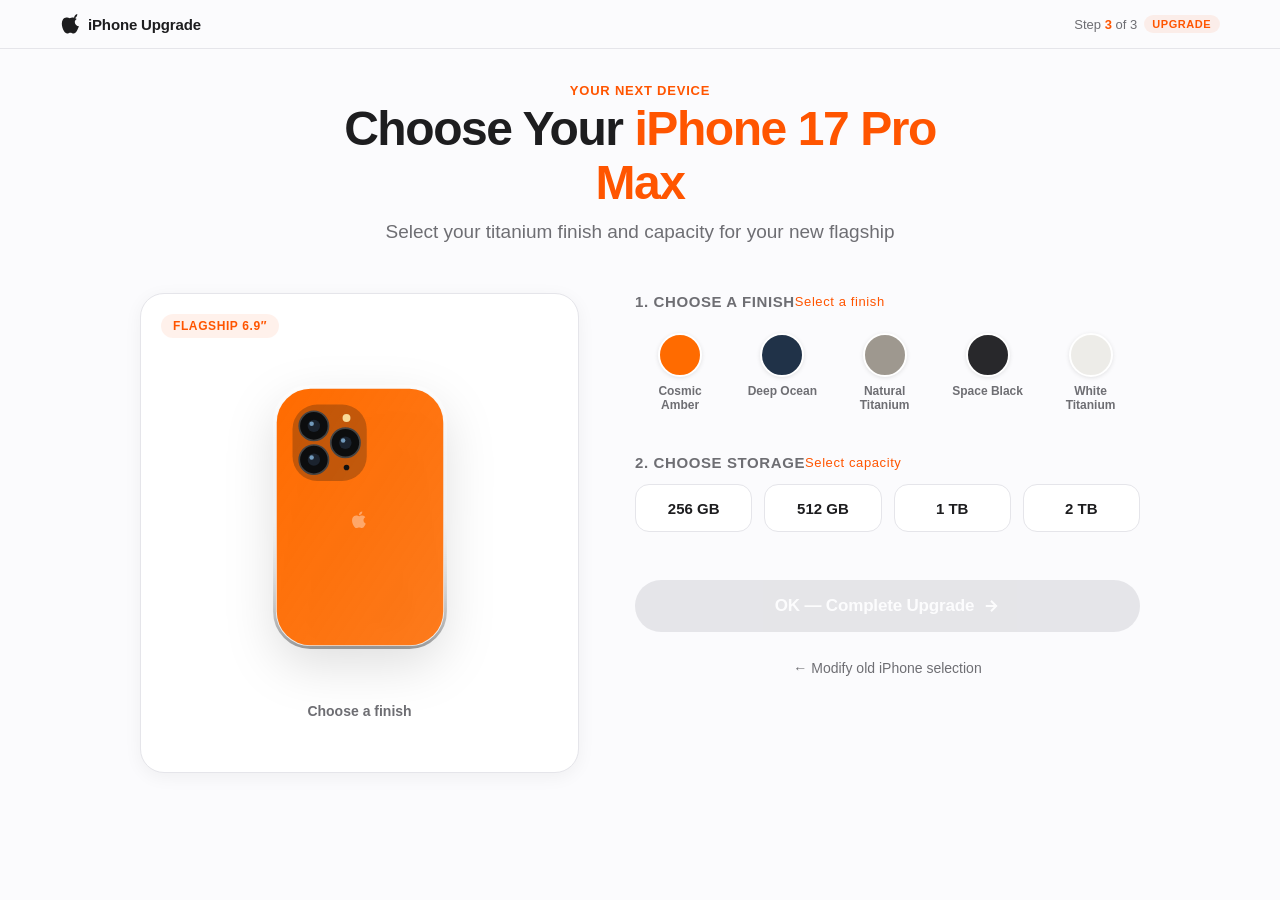
==== new-iphone.html @ d65f1a1b "first commit" ====
<!DOCTYPE html>
<html lang="en">
<head>
  <meta charset="UTF-8">
  <meta name="viewport" content="width=device-width, initial-scale=1.0">
  <meta name="description" content="Configure your new iPhone 17 Pro Max titanium finish and storage capacity.">
  <title>Choose Your iPhone 17 Pro Max | iPhone Upgrade Program</title>
  <link rel="stylesheet" href="css/style.css">
</head>
<body data-page="new-config">

  <!-- Sticky Header -->
  <header class="site-header" role="banner">
    <div class="header-inner">
      <a href="index.html" class="brand-badge" aria-label="iPhone Upgrade Home">
        <svg class="brand-logo-icon" viewBox="0 0 170 170" aria-hidden="true">
          <path d="M150.37 130.25c-2.45 5.66-5.35 10.87-8.71 15.66-4.58 6.53-8.33 11.05-11.22 13.56-4.48 4.12-9.28 6.23-14.42 6.35-3.69 0-8.14-1.05-13.32-3.18-5.19-2.12-9.97-3.17-14.34-3.17-4.58 0-9.49 1.05-14.75 3.17-5.26 2.13-9.5 3.24-12.74 3.35-4.35.13-9.16-1.9-14.42-6.08-3.69-3.04-7.67-7.81-11.96-14.34-6.04-9.05-10.74-19.46-14.1-31.23-3.36-11.78-5.04-23.01-5.04-33.7 0-14.51 3.59-26.68 10.78-36.5 7.18-9.83 16.32-14.88 27.42-15.17 4.8 0 10.37 1.29 16.71 3.86 6.34 2.58 10.34 3.97 12 4.19 2.12-.43 6.36-1.89 12.74-4.38 6.38-2.49 11.91-3.67 16.59-3.56 12.39.65 22.4 5.34 30.05 14.07-10.88 6.64-16.1 15.79-15.66 27.45.44 9.14 4.09 16.88 10.95 23.23 6.86 6.34 14.83 10.02 23.91 11.04-2.29 6.74-5.25 13.71-8.9 20.91zM119.22 33.15c0-7.39 2.65-14.28 7.95-20.67 5.3-6.4 11.77-10.56 19.41-12.48.22 1.52.33 3.04.33 4.56 0 7.39-2.76 14.47-8.28 21.23-5.52 6.76-12.06 10.63-19.62 11.62-.07-1.41-.1-2.83-.1-4.26z" />
        </svg>
        <span>iPhone Upgrade</span>
      </a>
      <div class="step-indicator" aria-label="Step 3 of 3">
        <span>Step <strong>3</strong> of 3</span>
        <span class="brand-badge-pill">Upgrade</span>
      </div>
    </div>
  </header>

  <!-- Main Content -->
  <main class="main-container" id="main-content">
    
    <section class="hero-heading-group">
      <span class="hero-eyebrow">Your Next Device</span>
      <h1 class="hero-title">Choose Your <span class="highlight-orange">iPhone 17 Pro Max</span></h1>
      <p class="hero-subtitle">Select your titanium finish and capacity for your new flagship</p>
    </section>

    <!-- Two-Column Configurator Layout -->
    <div class="config-layout">
      
      <!-- Left: Device Stage with live reactive SVG preview -->
      <aside class="device-stage" aria-label="iPhone 17 Pro Max visual preview">
        <span class="stage-model-badge">Flagship 6.9″</span>
        <div class="device-preview-wrapper" id="new-stage-preview" aria-live="polite">
          <!-- Dynamic SVG phone render inserted here -->
        </div>
        <div class="stage-color-label" id="new-stage-color-name">Choose a finish</div>
      </aside>

      <!-- Right: Selectors Panel -->
      <section class="config-panel" aria-label="Upgrade configuration options">
        
        <!-- Color Selection -->
        <fieldset style="border:none; padding:0; margin:0;">
          <legend class="config-section-title">
            <span>1. Choose a Finish</span>
            <span class="config-selection-hint" id="new-color-hint">Select a finish</span>
          </legend>
          <div class="swatch-group" id="new-color-swatches" role="radiogroup" aria-label="Finish options">
            <!-- Swatches inserted by app.js -->
          </div>
        </fieldset>

        <!-- Storage Selection -->
        <fieldset style="border:none; padding:0; margin:0;">
          <legend class="config-section-title">
            <span>2. Choose Storage</span>
            <span class="config-selection-hint" id="new-storage-hint">Select capacity</span>
          </legend>
          <div class="storage-group" id="new-storage-options" role="radiogroup" aria-label="Storage capacity options">
            <!-- Storage chips inserted by app.js -->
          </div>
        </fieldset>

        <!-- Action Buttons -->
        <div class="config-actions">
          <button type="button" class="btn-primary-ok" id="btn-ok-step3" disabled aria-disabled="true">
            <span>OK — Complete Upgrade</span>
            <svg width="18" height="18" viewBox="0 0 24 24" fill="none" stroke="currentColor" stroke-width="2.5"><path d="M5 12h14M12 5l7 7-7 7"/></svg>
          </button>
          
          <a href="old-iphone.html" class="btn-back-link">
            <span>← Modify old iPhone selection</span>
          </a>
        </div>

      </section>

    </div>

  </main>

  <script type="module" src="js/app.js"></script>
</body>
</html>
---- css/style.css ----
/* ==========================================================================
   Design System & Base Tokens
   ========================================================================== */
:root {
  /* Color Palette */
  --bg-page: #FBFBFD;
  --bg-surface: #FFFFFF;
  --bg-surface-subtle: #F5F5F7;
  --text-primary: #1D1D1F;
  --text-secondary: #6E6E73;
  --text-tertiary: #86868B;
  --border-subtle: #E5E5EA;
  --border-strong: #D2D2D7;
  
  /* Accent Warm Orange */
  --accent-orange: #FF5500;
  --accent-orange-hover: #E04B00;
  --accent-orange-light: rgba(255, 85, 0, 0.08);
  --accent-orange-glow: rgba(255, 85, 0, 0.25);
  
  /* Success Green */
  --success-green: #34C759;
  --success-green-dark: #28A745;
  --success-surface: rgba(255, 255, 255, 0.15);
  
  /* Typography */
  --font-system: -apple-system, BlinkMacSystemFont, "SF Pro Text", "SF Pro Display", "Helvetica Neue", "Segoe UI", Roboto, sans-serif;
  
  /* Spacing */
  --space-xs: 0.25rem;
  --space-sm: 0.5rem;
  --space-md: 1rem;
  --space-lg: 1.5rem;
  --space-xl: 2rem;
  --space-2xl: 3rem;
  --space-3xl: 4.5rem;
  
  /* Radii */
  --radius-sm: 8px;
  --radius-md: 14px;
  --radius-lg: 20px;
  --radius-xl: 24px;
  --radius-full: 9999px;
  
  /* Shadows */
  --shadow-sm: 0 2px 8px rgba(0, 0, 0, 0.04);
  --shadow-card: 0 4px 18px rgba(0, 0, 0, 0.05);
  --shadow-card-hover: 0 12px 28px rgba(0, 0, 0, 0.09);
  --shadow-float: 0 16px 36px rgba(0, 0, 0, 0.12);
  
  /* Transitions */
  --transition-fast: 0.15s cubic-bezier(0.4, 0, 0.2, 1);
  --transition-base: 0.25s cubic-bezier(0.4, 0, 0.2, 1);
  --transition-bounce: 0.35s cubic-bezier(0.34, 1.56, 0.64, 1);
}

/* ==========================================================================
   CSS Reset & Global Defaults
   ========================================================================== */
*, *::before, *::after {
  box-sizing: border-box;
  margin: 0;
  padding: 0;
}

html {
  font-family: var(--font-system);
  color: var(--text-primary);
  background-color: var(--bg-page);
  -webkit-font-smoothing: antialiased;
  -moz-osx-font-smoothing: grayscale;
  text-rendering: optimizeLegibility;
  overflow-x: hidden;
}

body {
  min-height: 100vh;
  min-height: 100dvh;
  display: flex;
  flex-direction: column;
  background-color: var(--bg-page);
  overflow-x: hidden;
}

img, svg {
  display: block;
  max-width: 100%;
}

button, a {
  font-family: inherit;
  color: inherit;
  text-decoration: none;
  touch-action: manipulation;
  -webkit-tap-highlight-color: transparent;
}

button {
  border: none;
  background: none;
  cursor: pointer;
}

:focus-visible {
  outline: 2px solid var(--accent-orange);
  outline-offset: 3px;
}

/* ==========================================================================
   Header & App Navigation
   ========================================================================== */
.site-header {
  position: sticky;
  top: 0;
  z-index: 50;
  width: 100%;
  background: rgba(251, 251, 253, 0.85);
  backdrop-filter: blur(20px);
  -webkit-backdrop-filter: blur(20px);
  border-bottom: 1px solid var(--border-subtle);
  transition: border-color var(--transition-fast);
}

.header-inner {
  max-width: 1200px;
  margin: 0 auto;
  padding: 0.875rem 1.25rem;
  display: flex;
  align-items: center;
  justify-content: space-between;
}

.brand-badge {
  display: inline-flex;
  align-items: center;
  gap: 0.5rem;
  font-size: 0.9375rem;
  font-weight: 600;
  letter-spacing: -0.01em;
  color: var(--text-primary);
}

.brand-logo-icon {
  width: 20px;
  height: 20px;
  fill: currentColor;
}

.brand-badge-pill {
  font-size: 0.6875rem;
  font-weight: 700;
  text-transform: uppercase;
  letter-spacing: 0.05em;
  color: var(--accent-orange);
  background: var(--accent-orange-light);
  padding: 0.2rem 0.55rem;
  border-radius: var(--radius-full);
}

.step-indicator {
  display: flex;
  align-items: center;
  gap: 0.4rem;
  font-size: 0.8125rem;
  font-weight: 500;
  color: var(--text-secondary);
}

.step-indicator strong {
  color: var(--accent-orange);
  font-weight: 600;
}

/* ==========================================================================
   Page Layout Containers
   ========================================================================== */
.main-container {
  flex: 1;
  width: 100%;
  max-width: 1200px;
  margin: 0 auto;
  padding: var(--space-xl) var(--space-md) var(--space-3xl);
}

.hero-heading-group {
  text-align: center;
  max-width: 680px;
  margin: 0 auto var(--space-2xl);
  padding: 0 var(--space-sm);
}

.hero-eyebrow {
  display: inline-block;
  font-size: 0.8125rem;
  font-weight: 700;
  letter-spacing: 0.06em;
  text-transform: uppercase;
  color: var(--accent-orange);
  margin-bottom: var(--space-xs);
}

.hero-title {
  font-size: clamp(2rem, 5.5vw, 3rem);
  font-weight: 700;
  letter-spacing: -0.03em;
  line-height: 1.12;
  color: var(--text-primary);
  margin-bottom: var(--space-sm);
}

.hero-title .highlight-orange {
  color: var(--accent-orange);
}

.hero-subtitle {
  font-size: clamp(1rem, 2.5vw, 1.1875rem);
  color: var(--text-secondary);
  font-weight: 400;
  line-height: 1.45;
}

/* ==========================================================================
   Product Grid (Step 1: Choose Your Old iPhone)
   ========================================================================== */
.catalog-grid {
  display: grid;
  grid-template-columns: 1fr;
  gap: 1.25rem;
  width: 100%;
}

@media (min-width: 580px) {
  .catalog-grid {
    grid-template-columns: repeat(2, 1fr);
    gap: 1.25rem;
  }
}

@media (min-width: 960px) {
  .catalog-grid {
    grid-template-columns: repeat(3, 1fr);
    gap: 1.5rem;
  }
}

@media (min-width: 1140px) {
  .catalog-grid {
    grid-template-columns: repeat(4, 1fr);
    gap: 1.5rem;
  }
}

/* Product Card */
.model-card {
  position: relative;
  display: flex;
  flex-direction: column;
  background: var(--bg-surface);
  border: 1px solid var(--border-subtle);
  border-radius: var(--radius-lg);
  padding: 1.25rem;
  text-align: center;
  transition: transform var(--transition-base), box-shadow var(--transition-base), border-color var(--transition-base);
  box-shadow: var(--shadow-card);
  cursor: pointer;
  outline: none;
  min-height: 380px;
}

.model-card:hover, .model-card:focus-visible {
  transform: translateY(-4px);
  box-shadow: var(--shadow-card-hover);
  border-color: var(--accent-orange-border);
}

.model-card:active {
  transform: translateY(-1px) scale(0.99);
}

.card-top-badge {
  position: absolute;
  top: 1rem;
  left: 1rem;
  font-size: 0.6875rem;
  font-weight: 700;
  letter-spacing: 0.03em;
  color: var(--text-secondary);
  background: var(--bg-surface-subtle);
  padding: 0.25rem 0.6rem;
  border-radius: var(--radius-full);
}

.card-image-wrap {
  width: 100%;
  height: 200px;
  display: flex;
  align-items: center;
  justify-content: center;
  margin: 1.5rem 0 1rem;
  transition: transform var(--transition-base);
}

.model-card:hover .card-image-wrap {
  transform: scale(1.03);
}

.card-info {
  margin-top: auto;
  display: flex;
  flex-direction: column;
  gap: 0.35rem;
}

.card-model-name {
  font-size: 1.1875rem;
  font-weight: 600;
  letter-spacing: -0.015em;
  color: var(--text-primary);
}

.card-model-meta {
  font-size: 0.8125rem;
  color: var(--text-secondary);
}

.card-price-tag {
  display: inline-flex;
  align-items: center;
  justify-content: center;
  margin-top: 0.4rem;
  font-size: 0.875rem;
  font-weight: 600;
  color: var(--accent-orange);
  background: var(--accent-orange-light);
  padding: 0.35rem 0.85rem;
  border-radius: var(--radius-full);
  align-self: center;
}

.card-select-hint {
  display: inline-flex;
  align-items: center;
  justify-content: center;
  gap: 0.35rem;
  margin-top: 0.6rem;
  font-size: 0.8125rem;
  font-weight: 600;
  color: var(--text-primary);
  opacity: 0.75;
  transition: opacity var(--transition-fast), color var(--transition-fast);
}

.model-card:hover .card-select-hint {
  opacity: 1;
  color: var(--accent-orange);
}

/* ==========================================================================
   Configuration Pages (Step 2: Old iPhone, Step 3: iPhone 17 Pro Max)
   ========================================================================== */
.config-layout {
  display: flex;
  flex-direction: column;
  gap: 2rem;
  width: 100%;
  max-width: 1000px;
  margin: 0 auto;
}

@media (min-width: 840px) {
  .config-layout {
    display: grid;
    grid-template-columns: 1fr 1.15fr;
    gap: 3.5rem;
    align-items: start;
  }
}

/* Left Column: Device Stage */
.device-stage {
  background: var(--bg-surface);
  border: 1px solid var(--border-subtle);
  border-radius: var(--radius-xl);
  padding: 2.5rem 1.5rem;
  display: flex;
  flex-direction: column;
  align-items: center;
  justify-content: center;
  position: relative;
  box-shadow: var(--shadow-card);
  min-height: 420px;
}

@media (min-width: 840px) {
  .device-stage {
    position: sticky;
    top: 5rem;
    min-height: 480px;
  }
}

.device-preview-wrapper {
  width: 100%;
  max-width: 280px;
  height: 340px;
  display: flex;
  align-items: center;
  justify-content: center;
  transition: transform var(--transition-bounce);
}

.device-preview-wrapper svg {
  filter: drop-shadow(0 18px 25px rgba(0, 0, 0, 0.14));
}

.stage-model-badge {
  position: absolute;
  top: 1.25rem;
  left: 1.25rem;
  font-size: 0.75rem;
  font-weight: 700;
  text-transform: uppercase;
  letter-spacing: 0.05em;
  color: var(--accent-orange);
  background: var(--accent-orange-light);
  padding: 0.3rem 0.75rem;
  border-radius: var(--radius-full);
}

.stage-color-label {
  margin-top: 1rem;
  font-size: 0.875rem;
  font-weight: 600;
  color: var(--text-secondary);
}

/* Right Column: Options Form */
.config-panel {
  display: flex;
  flex-direction: column;
  gap: 2rem;
}

.config-section-title {
  font-size: 0.9375rem;
  font-weight: 700;
  text-transform: uppercase;
  letter-spacing: 0.04em;
  color: var(--text-secondary);
  margin-bottom: 0.85rem;
  display: flex;
  align-items: center;
  justify-content: space-between;
}

.config-selection-hint {
  font-size: 0.8125rem;
  font-weight: 500;
  text-transform: none;
  color: var(--accent-orange);
}

/* Color Swatches */
.swatch-group {
  display: flex;
  flex-wrap: wrap;
  gap: 0.85rem;
}

.swatch-btn {
  display: flex;
  flex-direction: column;
  align-items: center;
  gap: 0.45rem;
  min-width: 64px;
  min-height: 64px;
  padding: 0.5rem;
  border-radius: var(--radius-md);
  border: 1px solid transparent;
  background: transparent;
  transition: background var(--transition-fast), border-color var(--transition-fast);
}

.swatch-btn:hover {
  background: var(--bg-surface-subtle);
}

.swatch-circle-ring {
  width: 44px;
  height: 44px;
  border-radius: 50%;
  display: flex;
  align-items: center;
  justify-content: center;
  transition: transform var(--transition-bounce), box-shadow var(--transition-fast);
  box-shadow: 0 1px 4px rgba(0, 0, 0, 0.1);
  border: 2px solid #FFFFFF;
}

.swatch-btn.is-selected .swatch-circle-ring {
  transform: scale(1.08);
  box-shadow: 0 0 0 2px #FFFFFF, 0 0 0 4px var(--accent-orange);
}

.swatch-name {
  font-size: 0.75rem;
  font-weight: 600;
  color: var(--text-secondary);
  text-align: center;
  max-width: 72px;
  line-height: 1.2;
}

.swatch-btn.is-selected .swatch-name {
  color: var(--text-primary);
  font-weight: 700;
}

/* Storage Pill Selectors */
.storage-group {
  display: grid;
  grid-template-columns: repeat(2, 1fr);
  gap: 0.75rem;
}

@media (min-width: 440px) {
  .storage-group {
    grid-template-columns: repeat(4, 1fr);
  }
}

.storage-chip {
  min-height: 48px;
  display: flex;
  flex-direction: column;
  align-items: center;
  justify-content: center;
  padding: 0.75rem 0.5rem;
  background: var(--bg-surface);
  border: 1.5px solid var(--border-subtle);
  border-radius: var(--radius-md);
  font-weight: 600;
  font-size: 0.9375rem;
  color: var(--text-primary);
  transition: all var(--transition-fast);
}

.storage-chip:hover {
  border-color: var(--border-strong);
  background: var(--bg-surface-subtle);
}

.storage-chip.is-selected {
  border-color: var(--accent-orange);
  background: var(--accent-orange-light);
  color: var(--accent-orange);
  box-shadow: 0 0 0 1px var(--accent-orange);
}

/* Action Area & OK Button */
.config-actions {
  margin-top: 1rem;
  display: flex;
  flex-direction: column;
  gap: 0.85rem;
}

.btn-primary-ok {
  min-height: 52px;
  width: 100%;
  display: flex;
  align-items: center;
  justify-content: center;
  gap: 0.5rem;
  border-radius: var(--radius-full);
  background: var(--accent-orange);
  color: #FFFFFF;
  font-size: 1.0625rem;
  font-weight: 600;
  letter-spacing: -0.01em;
  transition: background var(--transition-fast), transform var(--transition-fast), opacity var(--transition-fast), box-shadow var(--transition-fast);
  box-shadow: 0 4px 14px var(--accent-orange-glow);
}

.btn-primary-ok:not(:disabled):hover {
  background: var(--accent-orange-hover);
  transform: translateY(-1px);
  box-shadow: 0 6px 20px var(--accent-orange-glow);
}

.btn-primary-ok:not(:disabled):active {
  transform: translateY(1px);
}

.btn-primary-ok:disabled {
  opacity: 0.42;
  cursor: not-allowed;
  box-shadow: none;
  background: #C7C7CC;
}

.btn-back-link {
  align-self: center;
  min-height: 44px;
  display: inline-flex;
  align-items: center;
  justify-content: center;
  font-size: 0.875rem;
  font-weight: 500;
  color: var(--text-secondary);
  padding: 0 1rem;
  border-radius: var(--radius-full);
  transition: color var(--transition-fast);
}

.btn-back-link:hover {
  color: var(--text-primary);
}

/* ==========================================================================
   Success Screen (Step 4: All Set!)
   ========================================================================== */
.success-viewport {
  width: 100vw;
  min-height: 100vh;
  min-height: 100dvh;
  background-color: var(--success-green);
  background-image: radial-gradient(circle at 50% 20%, rgba(255, 255, 255, 0.18) 0%, transparent 70%);
  display: flex;
  align-items: center;
  justify-content: center;
  padding: 1.5rem;
  color: #FFFFFF;
  overflow-x: hidden;
}

.success-content {
  width: 100%;
  max-width: 520px;
  text-align: center;
  display: flex;
  flex-direction: column;
  align-items: center;
}

/* Animated SVG Checkmark */
.checkmark-container {
  width: 104px;
  height: 104px;
  margin-bottom: 1.5rem;
  display: flex;
  align-items: center;
  justify-content: center;
  background: rgba(255, 255, 255, 0.2);
  backdrop-filter: blur(10px);
  -webkit-backdrop-filter: blur(10px);
  border-radius: 50%;
  box-shadow: 0 8px 32px rgba(0, 0, 0, 0.15);
  animation: popIn 0.5s cubic-bezier(0.34, 1.56, 0.64, 1) forwards;
}

.checkmark-svg {
  width: 56px;
  height: 56px;
  stroke: #FFFFFF;
  stroke-width: 4.5;
  stroke-linecap: round;
  stroke-linejoin: round;
  fill: none;
}

.checkmark-circle {
  stroke-dasharray: 166;
  stroke-dashoffset: 166;
  animation: strokeCircle 0.6s cubic-bezier(0.65, 0, 0.45, 1) 0.1s forwards;
}

.checkmark-check {
  stroke-dasharray: 48;
  stroke-dashoffset: 48;
  animation: strokeCheck 0.35s cubic-bezier(0.65, 0, 0.45, 1) 0.6s forwards;
}

@keyframes strokeCircle {
  to {
    stroke-dashoffset: 0;
  }
}

@keyframes strokeCheck {
  to {
    stroke-dashoffset: 0;
  }
}

@keyframes popIn {
  0% {
    transform: scale(0.6);
    opacity: 0;
  }
  100% {
    transform: scale(1);
    opacity: 1;
  }
}

.success-title {
  font-size: clamp(2.25rem, 6vw, 3.25rem);
  font-weight: 800;
  letter-spacing: -0.03em;
  margin-bottom: 0.5rem;
  text-shadow: 0 2px 10px rgba(0, 0, 0, 0.1);
}

.success-subtitle {
  font-size: clamp(1.0625rem, 3vw, 1.25rem);
  font-weight: 500;
  opacity: 0.95;
  margin-bottom: 2rem;
}

/* Summary Card */
.summary-card {
  width: 100%;
  background: rgba(255, 255, 255, 0.18);
  backdrop-filter: blur(24px);
  -webkit-backdrop-filter: blur(24px);
  border: 1px solid rgba(255, 255, 255, 0.3);
  border-radius: var(--radius-xl);
  padding: 1.5rem;
  margin-bottom: 2rem;
  text-align: left;
  box-shadow: 0 12px 36px rgba(0, 0, 0, 0.12);
}

.summary-card-header {
  font-size: 0.8125rem;
  font-weight: 700;
  text-transform: uppercase;
  letter-spacing: 0.08em;
  opacity: 0.85;
  margin-bottom: 1rem;
  padding-bottom: 0.5rem;
  border-bottom: 1px solid rgba(255, 255, 255, 0.2);
}

.summary-row {
  display: flex;
  align-items: center;
  justify-content: space-between;
  padding: 0.75rem 0;
  font-size: 0.9375rem;
}

.summary-row:not(:last-child) {
  border-bottom: 1px dashed rgba(255, 255, 255, 0.2);
}

.summary-row-label {
  opacity: 0.85;
}

.summary-row-val {
  font-weight: 700;
  display: flex;
  align-items: center;
  gap: 0.5rem;
  text-align: right;
}

.summary-swatch-dot {
  width: 14px;
  height: 14px;
  border-radius: 50%;
  border: 1.5px solid #FFFFFF;
  display: inline-block;
}

.btn-start-over {
  min-height: 50px;
  min-width: 200px;
  display: inline-flex;
  align-items: center;
  justify-content: center;
  background: #FFFFFF;
  color: var(--text-primary);
  font-weight: 700;
  font-size: 1rem;
  border-radius: var(--radius-full);
  padding: 0 2rem;
  box-shadow: 0 4px 18px rgba(0, 0, 0, 0.15);
  transition: transform var(--transition-fast), background var(--transition-fast), color var(--transition-fast);
}

.btn-start-over:hover {
  transform: translateY(-2px);
  background: #F5F5F7;
}

/* ==========================================================================
   Utilities & Micro-Animations
   ========================================================================== */
.fade-in {
  animation: fadeIn 0.4s ease-out forwards;
}

@keyframes fadeIn {
  from {
    opacity: 0;
    transform: translateY(8px);
  }
  to {
    opacity: 1;
    transform: translateY(0);
  }
}

@media (prefers-reduced-motion: reduce) {
  *, *::before, *::after {
    animation-duration: 0.01ms !important;
    animation-iteration-count: 1 !important;
    transition-duration: 0.01ms !important;
  }
}
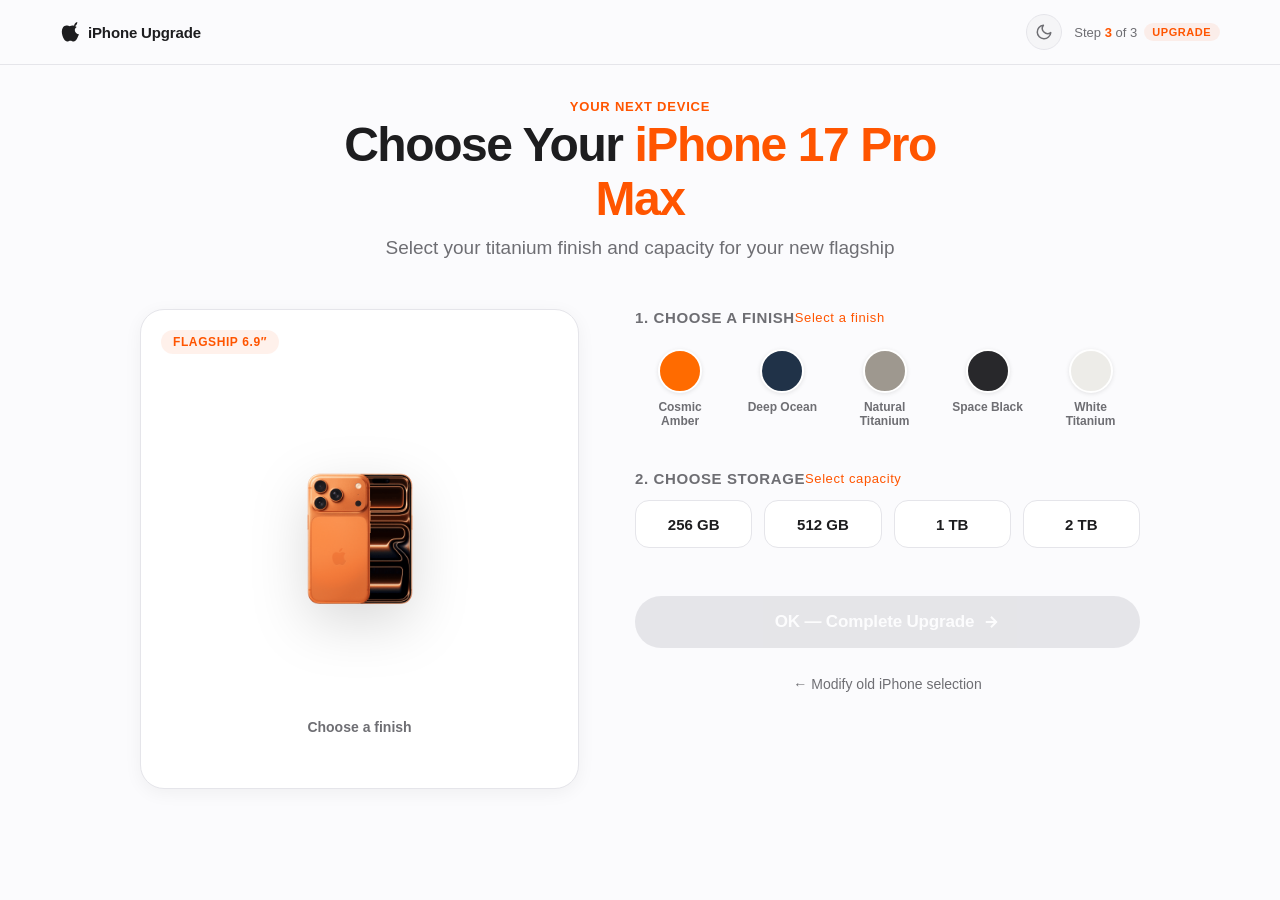
==== commit 913d0073: "thame option added" ====
--- a/new-iphone.html
+++ b/new-iphone.html
@@ -6,6 +6,9 @@
   <meta name="description" content="Configure your new iPhone 17 Pro Max titanium finish and storage capacity.">
   <title>Choose Your iPhone 17 Pro Max | iPhone Upgrade Program</title>
   <link rel="stylesheet" href="css/style.css">
+  <script>
+    (function(){try{var t=localStorage.getItem('theme_preference');if(t==='dark'||t==='light'){document.documentElement.setAttribute('data-theme',t)}else if(window.matchMedia&&window.matchMedia('(prefers-color-scheme: dark)').matches){document.documentElement.setAttribute('data-theme','dark')}}catch(e){}})();
+  </script>
 </head>
 <body data-page="new-config">
 
@@ -18,9 +21,23 @@
         </svg>
         <span>iPhone Upgrade</span>
       </a>
-      <div class="step-indicator" aria-label="Step 3 of 3">
-        <span>Step <strong>3</strong> of 3</span>
-        <span class="brand-badge-pill">Upgrade</span>
+      <div class="header-right">
+        <button type="button" class="theme-toggle" id="theme-toggle" aria-label="Toggle dark mode" title="Toggle theme">
+          <svg class="icon-moon" viewBox="0 0 24 24" fill="none" stroke="currentColor" stroke-width="2" stroke-linecap="round" stroke-linejoin="round" aria-hidden="true">
+            <path d="M21 12.79A9 9 0 1 1 11.21 3 7 7 0 0 0 21 12.79z"/>
+          </svg>
+          <svg class="icon-sun" viewBox="0 0 24 24" fill="none" stroke="currentColor" stroke-width="2" stroke-linecap="round" stroke-linejoin="round" aria-hidden="true">
+            <circle cx="12" cy="12" r="5"/>
+            <line x1="12" y1="1" x2="12" y2="3"/><line x1="12" y1="21" x2="12" y2="23"/>
+            <line x1="4.22" y1="4.22" x2="5.64" y2="5.64"/><line x1="18.36" y1="18.36" x2="19.78" y2="19.78"/>
+            <line x1="1" y1="12" x2="3" y2="12"/><line x1="21" y1="12" x2="23" y2="12"/>
+            <line x1="4.22" y1="19.78" x2="5.64" y2="18.36"/><line x1="18.36" y1="5.64" x2="19.78" y2="4.22"/>
+          </svg>
+        </button>
+        <div class="step-indicator" aria-label="Step 3 of 3">
+          <span>Step <strong>3</strong> of 3</span>
+          <span class="brand-badge-pill">Upgrade</span>
+        </div>
       </div>
     </div>
   </header>
--- a/css/style.css
+++ b/css/style.css
@@ -52,6 +52,36 @@
   --transition-fast: 0.15s cubic-bezier(0.4, 0, 0.2, 1);
   --transition-base: 0.25s cubic-bezier(0.4, 0, 0.2, 1);
   --transition-bounce: 0.35s cubic-bezier(0.34, 1.56, 0.64, 1);
+
+  color-scheme: light;
+}
+
+/* ==========================================================================
+   Dark Theme Override
+   ========================================================================== */
+[data-theme="dark"] {
+  --bg-page: #000000;
+  --bg-surface: #1C1C1E;
+  --bg-surface-subtle: #2C2C2E;
+  --text-primary: #F5F5F7;
+  --text-secondary: #A1A1A6;
+  --text-tertiary: #8E8E93;
+  --border-subtle: #38383A;
+  --border-strong: #48484A;
+
+  /* Accent: slightly warmer for dark bg readability */
+  --accent-orange: #FF6A33;
+  --accent-orange-hover: #FF7A4D;
+  --accent-orange-light: rgba(255, 106, 51, 0.12);
+  --accent-orange-glow: rgba(255, 106, 51, 0.30);
+
+  /* Shadows: stronger on dark */
+  --shadow-sm: 0 2px 8px rgba(0, 0, 0, 0.25);
+  --shadow-card: 0 4px 18px rgba(0, 0, 0, 0.30);
+  --shadow-card-hover: 0 12px 28px rgba(0, 0, 0, 0.40);
+  --shadow-float: 0 16px 36px rgba(0, 0, 0, 0.50);
+
+  color-scheme: dark;
 }
 
 /* ==========================================================================
@@ -118,8 +148,54 @@
   backdrop-filter: blur(20px);
   -webkit-backdrop-filter: blur(20px);
   border-bottom: 1px solid var(--border-subtle);
-  transition: border-color var(--transition-fast);
-}
+  transition: background var(--transition-base), border-color var(--transition-fast);
+}
+
+[data-theme="dark"] .site-header {
+  background: rgba(0, 0, 0, 0.85);
+}
+
+/* Theme Toggle Button */
+.theme-toggle {
+  display: flex;
+  align-items: center;
+  justify-content: center;
+  width: 36px;
+  height: 36px;
+  border-radius: var(--radius-full);
+  background: var(--bg-surface-subtle);
+  border: 1px solid var(--border-subtle);
+  color: var(--text-secondary);
+  transition: background var(--transition-fast), color var(--transition-fast),
+              border-color var(--transition-fast), transform var(--transition-fast);
+  flex-shrink: 0;
+}
+
+.theme-toggle:hover {
+  background: var(--border-subtle);
+  color: var(--text-primary);
+  transform: scale(1.08);
+}
+
+.theme-toggle:active {
+  transform: scale(0.95);
+}
+
+.theme-toggle svg {
+  width: 18px;
+  height: 18px;
+  transition: transform 0.3s cubic-bezier(0.34, 1.56, 0.64, 1);
+}
+
+.theme-toggle:hover svg {
+  transform: rotate(15deg);
+}
+
+.theme-toggle .icon-sun { display: none; }
+.theme-toggle .icon-moon { display: block; }
+
+[data-theme="dark"] .theme-toggle .icon-sun { display: block; }
+[data-theme="dark"] .theme-toggle .icon-moon { display: none; }
 
 .header-inner {
   max-width: 1200px;
@@ -128,6 +204,13 @@
   display: flex;
   align-items: center;
   justify-content: space-between;
+  gap: 0.75rem;
+}
+
+.header-right {
+  display: flex;
+  align-items: center;
+  gap: 0.75rem;
 }
 
 .brand-badge {
@@ -323,36 +406,46 @@
   color: var(--text-secondary);
 }
 
-.card-price-tag {
+.card-device-photo {
+  max-width: 140px;
+  max-height: 190px;
+  width: auto;
+  height: auto;
+  object-fit: contain;
+  filter: drop-shadow(0 12px 20px rgba(0, 0, 0, 0.12));
+  transition: transform var(--transition-base);
+}
+
+.stage-device-photo {
+  max-width: 200px;
+  max-height: 290px;
+  width: auto;
+  height: auto;
+  object-fit: contain;
+  filter: drop-shadow(0 18px 28px rgba(0, 0, 0, 0.15));
+  transition: transform var(--transition-bounce);
+}
+
+.card-select-hint {
   display: inline-flex;
   align-items: center;
   justify-content: center;
-  margin-top: 0.4rem;
+  gap: 0.35rem;
+  margin-top: 0.75rem;
   font-size: 0.875rem;
   font-weight: 600;
   color: var(--accent-orange);
   background: var(--accent-orange-light);
-  padding: 0.35rem 0.85rem;
+  padding: 0.45rem 1rem;
   border-radius: var(--radius-full);
   align-self: center;
-}
-
-.card-select-hint {
-  display: inline-flex;
-  align-items: center;
-  justify-content: center;
-  gap: 0.35rem;
-  margin-top: 0.6rem;
-  font-size: 0.8125rem;
-  font-weight: 600;
-  color: var(--text-primary);
-  opacity: 0.75;
-  transition: opacity var(--transition-fast), color var(--transition-fast);
+  transition: background var(--transition-fast), transform var(--transition-fast);
 }
 
 .model-card:hover .card-select-hint {
-  opacity: 1;
-  color: var(--accent-orange);
+  background: var(--accent-orange);
+  color: #FFFFFF;
+  transform: translateY(-1px);
 }
 
 /* ==========================================================================
@@ -798,6 +891,47 @@
 }
 
 /* ==========================================================================
+   Theme Transition Smoothing
+   ========================================================================== */
+html,
+body,
+.site-header,
+.model-card,
+.device-stage,
+.storage-chip,
+.swatch-btn,
+.btn-primary-ok,
+.btn-back-link {
+  transition: background-color var(--transition-base), color var(--transition-base),
+              border-color var(--transition-base), box-shadow var(--transition-base);
+}
+
+/* Dark theme: swatch ring border uses dark surface instead of white */
+[data-theme="dark"] .swatch-circle-ring {
+  border-color: var(--bg-surface);
+}
+
+[data-theme="dark"] .swatch-btn.is-selected .swatch-circle-ring {
+  box-shadow: 0 0 0 2px var(--bg-surface), 0 0 0 4px var(--accent-orange);
+}
+
+/* Dark theme: disabled button */
+[data-theme="dark"] .btn-primary-ok:disabled {
+  background: #3A3A3C;
+  color: var(--text-tertiary);
+}
+
+/* Dark theme: start-over button */
+[data-theme="dark"] .btn-start-over {
+  background: #1C1C1E;
+  color: var(--text-primary);
+}
+
+[data-theme="dark"] .btn-start-over:hover {
+  background: #2C2C2E;
+}
+
+/* ==========================================================================
    Utilities & Micro-Animations
    ========================================================================== */
 .fade-in {
